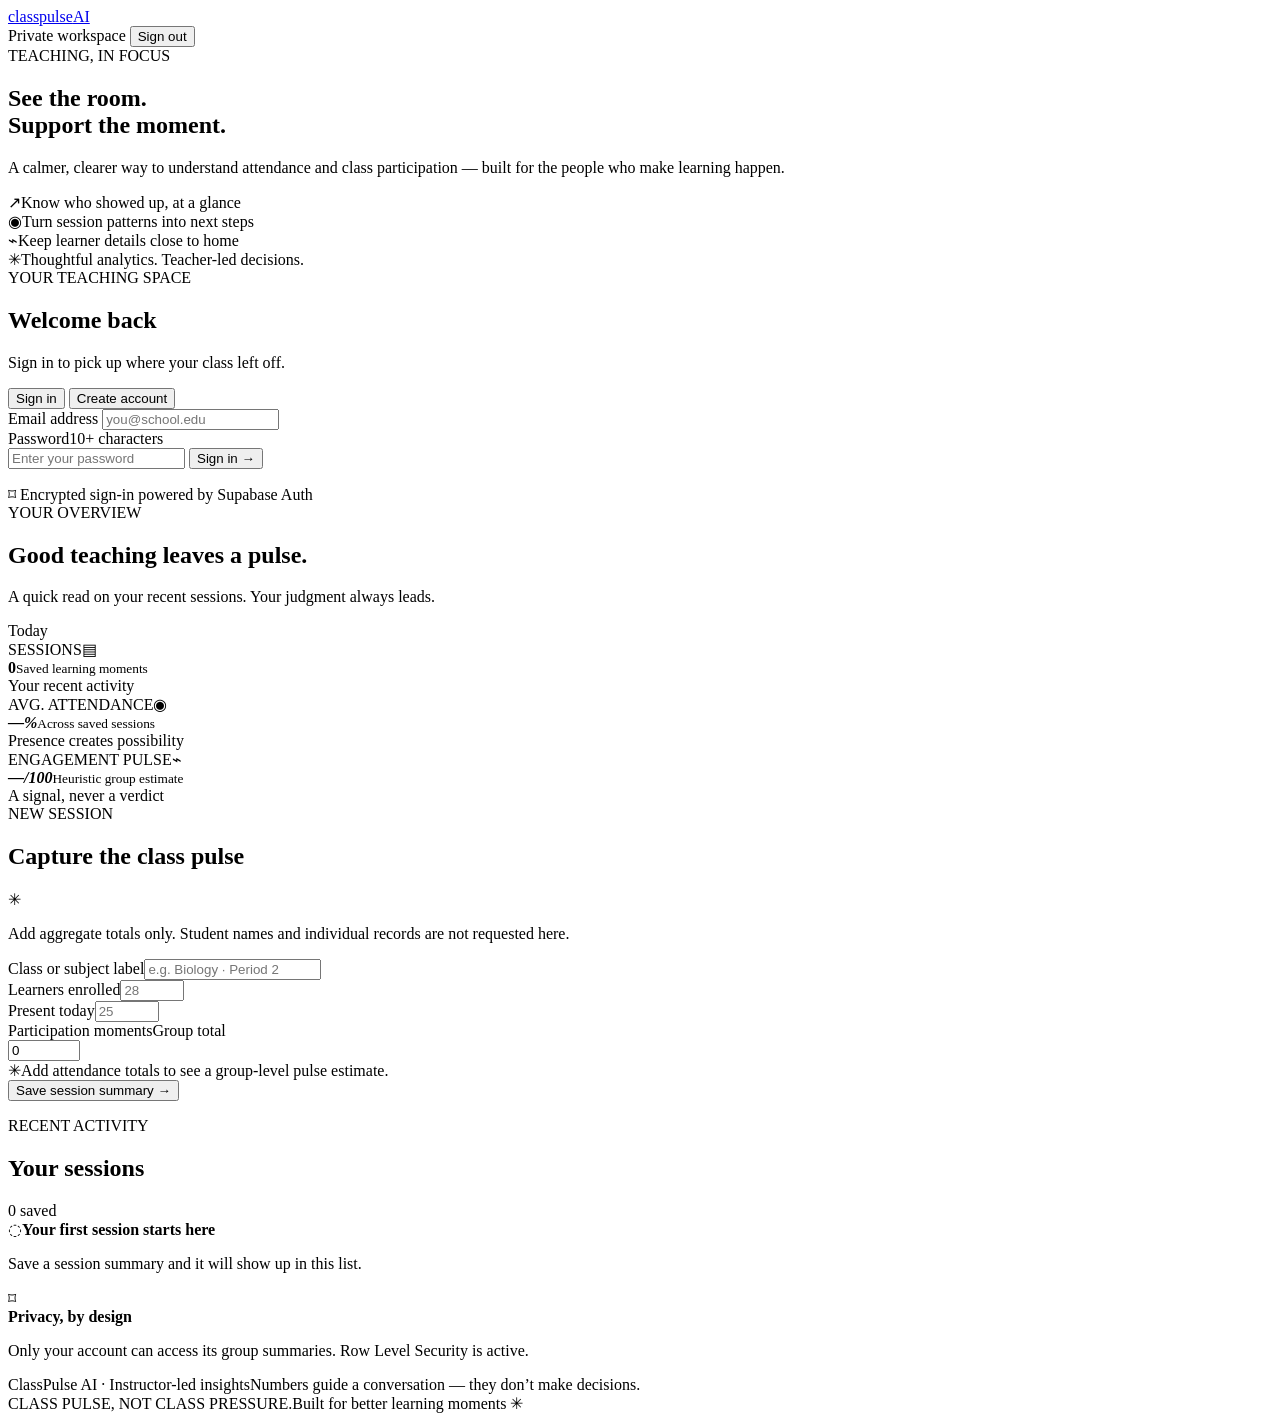
==== web/index.html @ 2c0a65eb "Add ClassPulse web dashboard" ====
<!doctype html>
<html lang="en">
<head>
  <meta charset="utf-8">
  <meta name="viewport" content="width=device-width, initial-scale=1">
  <meta name="theme-color" content="#0c1021">
  <meta name="description" content="ClassPulse AI classroom attendance and engagement dashboard">
  <title>ClassPulse AI — Classroom pulse, made clear</title>
  <link rel="stylesheet" href="/assets/styles.css">
  <script src="/assets/app.js" defer></script>
</head>
<body>
  <div class="ambient ambient-a" aria-hidden="true"></div>
  <div class="ambient ambient-b" aria-hidden="true"></div>
  <main class="shell">
    <header class="topbar">
      <a class="brand" href="/" aria-label="ClassPulse home">
        <span class="brand-mark"><span></span><span></span><span></span><span></span></span>
        <span>classpulse<span class="brand-ai">AI</span></span>
      </a>
      <div class="topbar-right">
        <span class="secure-pill"><span class="status-dot"></span> Private workspace</span>
        <button class="button button-quiet hidden" id="logout-button" type="button">Sign out</button>
      </div>
    </header>

    <section class="auth-layout" id="auth-view" aria-labelledby="hero-title">
      <div class="hero-copy">
        <div class="eyebrow"><span class="eyebrow-line"></span> TEACHING, IN FOCUS</div>
        <h1 id="hero-title">See the room.<br><span>Support the moment.</span></h1>
        <p class="hero-text">A calmer, clearer way to understand attendance and class participation — built for the people who make learning happen.</p>
        <div class="hero-points">
          <div><span class="point-icon point-lilac">↗</span><span>Know who showed up, at a glance</span></div>
          <div><span class="point-icon point-mint">◉</span><span>Turn session patterns into next steps</span></div>
          <div><span class="point-icon point-peach">⌁</span><span>Keep learner details close to home</span></div>
        </div>
        <div class="hero-note"><span class="note-spark">✳</span><span>Thoughtful analytics. Teacher-led decisions.</span></div>
      </div>

      <div class="auth-card">
        <div class="card-kicker"><span class="kicker-dot"></span> YOUR TEACHING SPACE</div>
        <h2 id="auth-title">Welcome back</h2>
        <p class="card-subtitle" id="auth-subtitle">Sign in to pick up where your class left off.</p>
        <div class="auth-tabs" role="tablist" aria-label="Account options">
          <button type="button" class="auth-tab active" id="signin-tab" role="tab" aria-selected="true">Sign in</button>
          <button type="button" class="auth-tab" id="signup-tab" role="tab" aria-selected="false">Create account</button>
        </div>
        <form id="auth-form" autocomplete="on">
          <label for="email">Email address</label>
          <input id="email" name="email" type="email" autocomplete="email" placeholder="you@school.edu" required maxlength="254">
          <div class="label-row"><label for="password">Password</label><span class="field-hint">10+ characters</span></div>
          <input id="password" name="password" type="password" autocomplete="current-password" placeholder="Enter your password" minlength="10" required maxlength="1024">
          <button class="button button-primary button-full" id="auth-submit" type="submit">Sign in <span aria-hidden="true">→</span></button>
        </form>
        <p class="message" id="auth-message" role="status" aria-live="polite"></p>
        <div class="auth-foot"><span class="tiny-lock">⌑</span> Encrypted sign-in powered by Supabase Auth</div>
      </div>
    </section>

    <section class="dashboard hidden" id="dashboard-view" aria-labelledby="dashboard-title">
      <div class="dashboard-heading">
        <div><div class="eyebrow"><span class="eyebrow-line"></span> YOUR OVERVIEW</div><h1 id="dashboard-title">Good teaching leaves <span>a pulse.</span></h1><p class="hero-text">A quick read on your recent sessions. Your judgment always leads.</p></div>
        <div class="today-chip"><span class="today-dot"></span><span id="today-label">Today</span></div>
      </div>
      <div class="metric-grid">
        <article class="metric-card"><div class="metric-top"><span>SESSIONS</span><span class="metric-icon icon-purple">▤</span></div><strong id="sessions-count">0</strong><small>Saved learning moments</small><div class="metric-foot"><span class="metric-line purple-line"></span> Your recent activity</div></article>
        <article class="metric-card"><div class="metric-top"><span>AVG. ATTENDANCE</span><span class="metric-icon icon-mint">◉</span></div><strong><span id="attendance-rate">—</span><i>%</i></strong><small>Across saved sessions</small><div class="metric-foot"><span class="metric-line mint-line"></span> Presence creates possibility</div></article>
        <article class="metric-card"><div class="metric-top"><span>ENGAGEMENT PULSE</span><span class="metric-icon icon-peach">⌁</span></div><strong><span id="engagement-rate">—</span><i>/100</i></strong><small>Heuristic group estimate</small><div class="metric-foot"><span class="metric-line peach-line"></span> A signal, never a verdict</div></article>
      </div>

      <div class="content-grid">
        <section class="panel session-panel" aria-labelledby="session-title">
          <div class="panel-heading"><div><span class="section-label">NEW SESSION</span><h2 id="session-title">Capture the class pulse</h2></div><span class="panel-mark">✳</span></div>
          <p class="panel-copy">Add aggregate totals only. Student names and individual records are not requested here.</p>
          <form id="session-form" class="session-form">
            <div class="form-field full-width"><label for="class-name">Class or subject label</label><input id="class-name" name="className" type="text" placeholder="e.g. Biology · Period 2" minlength="1" maxlength="120" required></div>
            <div class="form-field"><label for="enrollment">Learners enrolled</label><input id="enrollment" name="enrollment" type="number" min="1" max="1000" placeholder="28" required></div>
            <div class="form-field"><label for="attendance">Present today</label><input id="attendance" name="attendance" type="number" min="0" max="1000" placeholder="25" required></div>
            <div class="form-field full-width"><div class="label-row"><label for="participation">Participation moments</label><span class="field-hint">Group total</span></div><input id="participation" name="participation" type="number" min="0" max="10000" placeholder="18" value="0" required></div>
            <div class="insight-preview full-width" id="insight-preview"><span class="insight-spark">✳</span><span>Add attendance totals to see a group-level pulse estimate.</span></div>
            <button class="button button-primary button-full full-width" id="save-session" type="submit">Save session summary <span aria-hidden="true">→</span></button>
          </form>
          <p class="message" id="session-message" role="status" aria-live="polite"></p>
        </section>

        <section class="panel recent-panel" aria-labelledby="recent-title">
          <div class="panel-heading"><div><span class="section-label">RECENT ACTIVITY</span><h2 id="recent-title">Your sessions</h2></div><span class="recent-count" id="recent-count">0 saved</span></div>
          <div class="session-list" id="session-list"><div class="empty-state"><span class="empty-orbit">◌</span><strong>Your first session starts here</strong><p>Save a session summary and it will show up in this list.</p></div></div>
          <div class="privacy-card"><span class="privacy-icon">⌑</span><div><strong>Privacy, by design</strong><p>Only your account can access its group summaries. Row Level Security is active.</p></div></div>
        </section>
      </div>
      <footer class="dashboard-footer"><span>ClassPulse AI <span class="footer-dot">·</span> Instructor-led insights</span><span>Numbers guide a conversation — they don’t make decisions.</span></footer>
    </section>

    <footer class="page-footer"><span>CLASS PULSE, NOT CLASS PRESSURE.</span><span>Built for better learning moments <span class="footer-heart">✳</span></span></footer>
  </main>
</body>
</html>
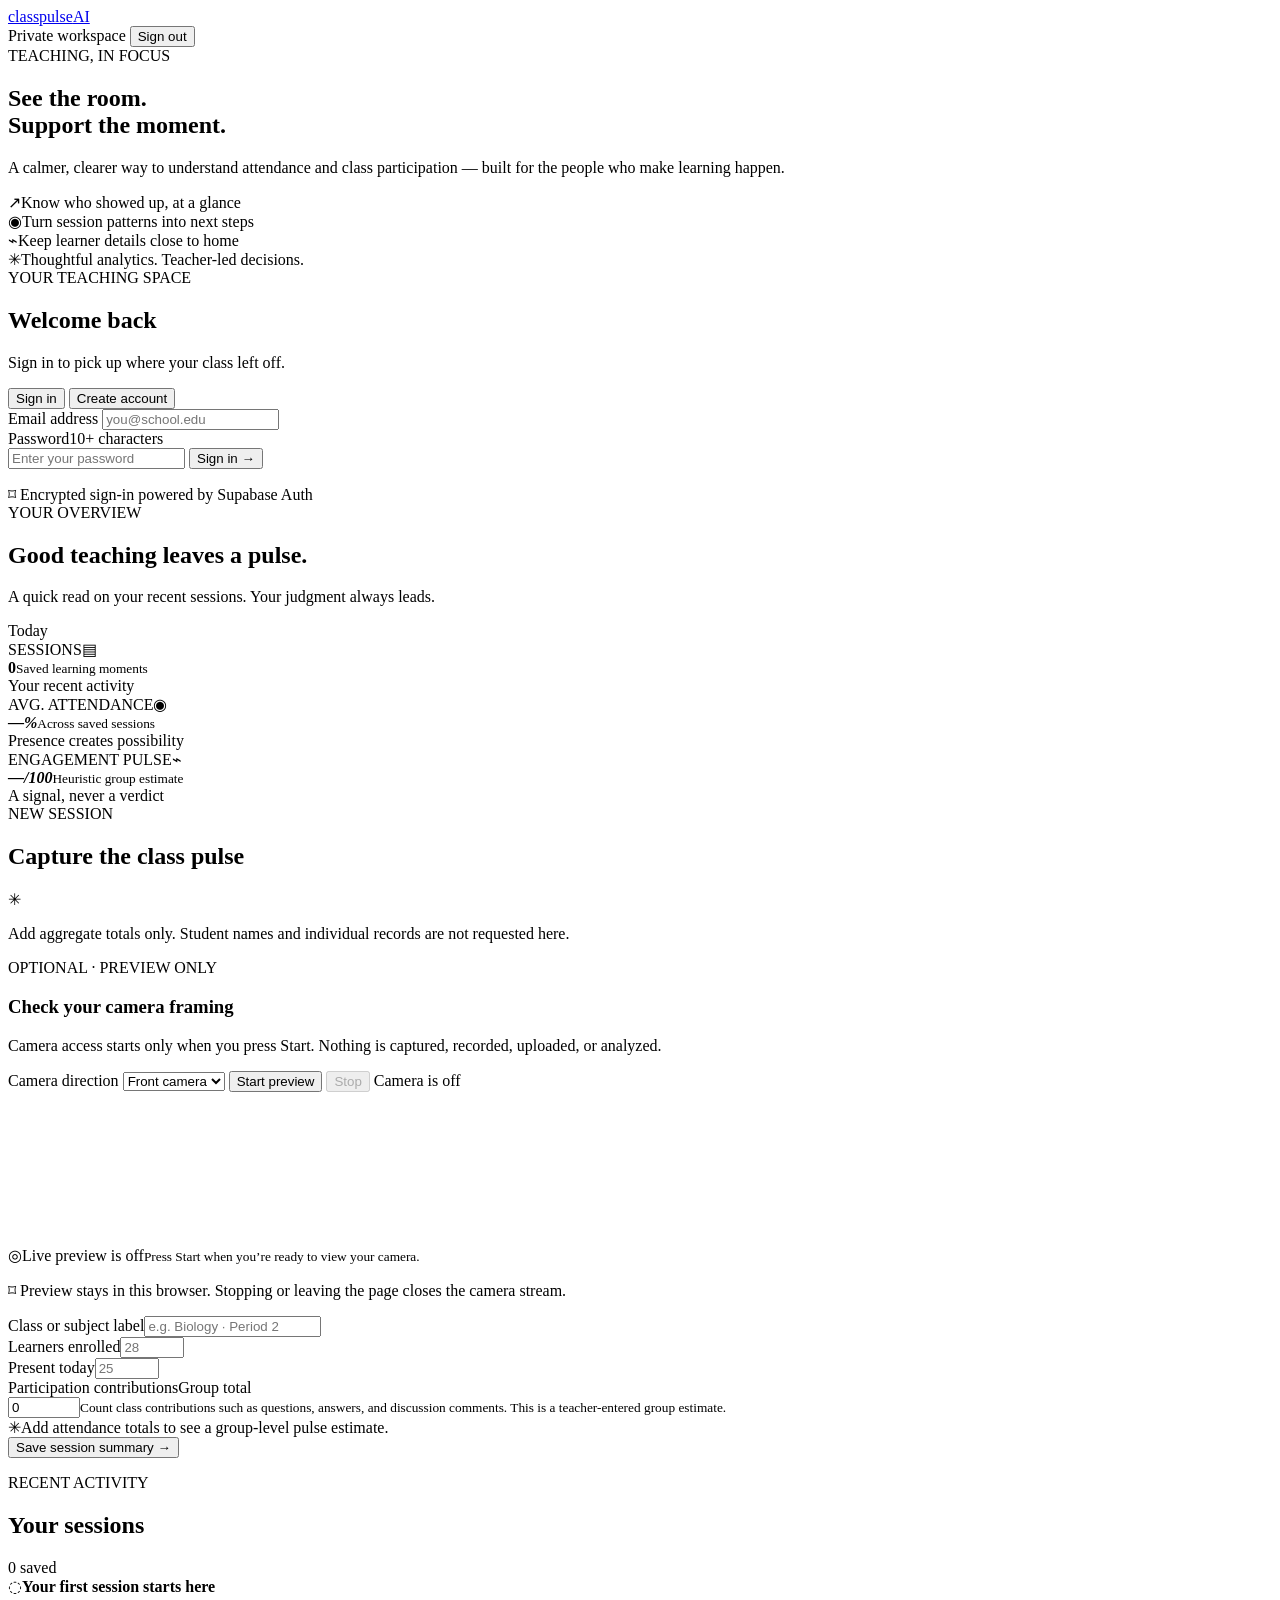
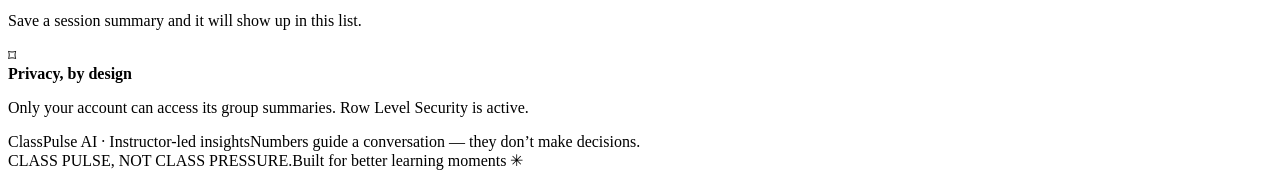
==== commit 39588be8: "Add opt-in camera preview and mobile app install support" ====
--- a/web/index.html
+++ b/web/index.html
@@ -72,11 +72,33 @@
         <section class="panel session-panel" aria-labelledby="session-title">
           <div class="panel-heading"><div><span class="section-label">NEW SESSION</span><h2 id="session-title">Capture the class pulse</h2></div><span class="panel-mark">✳</span></div>
           <p class="panel-copy">Add aggregate totals only. Student names and individual records are not requested here.</p>
+          <section class="camera-preview" aria-labelledby="camera-preview-title">
+            <div class="camera-preview-heading">
+              <div><span class="camera-preview-kicker">OPTIONAL · PREVIEW ONLY</span><h3 id="camera-preview-title">Check your camera framing</h3></div>
+              <span class="camera-live-indicator" id="camera-live-indicator" aria-hidden="true"></span>
+            </div>
+            <p class="camera-preview-copy">Camera access starts only when you press Start. Nothing is captured, recorded, uploaded, or analyzed.</p>
+            <div class="camera-controls">
+              <label class="sr-only" for="camera-facing">Camera direction</label>
+              <select id="camera-facing" aria-label="Camera direction">
+                <option value="user">Front camera</option>
+                <option value="environment">Rear camera</option>
+              </select>
+              <button class="button button-primary" id="camera-start" type="button">Start preview</button>
+              <button class="button button-quiet" id="camera-stop" type="button" disabled>Stop</button>
+              <span class="camera-status" id="camera-status" role="status" aria-live="polite">Camera is off</span>
+            </div>
+            <div class="camera-stage" id="camera-stage">
+              <video id="camera-video" autoplay playsinline muted aria-label="Live camera preview"></video>
+              <div class="camera-placeholder" id="camera-placeholder"><span class="camera-lens" aria-hidden="true">◎</span><span>Live preview is off</span><small>Press Start when you’re ready to view your camera.</small></div>
+            </div>
+            <p class="camera-privacy-note"><span aria-hidden="true">⌑</span> Preview stays in this browser. Stopping or leaving the page closes the camera stream.</p>
+          </section>
           <form id="session-form" class="session-form">
             <div class="form-field full-width"><label for="class-name">Class or subject label</label><input id="class-name" name="className" type="text" placeholder="e.g. Biology · Period 2" minlength="1" maxlength="120" required></div>
             <div class="form-field"><label for="enrollment">Learners enrolled</label><input id="enrollment" name="enrollment" type="number" min="1" max="1000" placeholder="28" required></div>
             <div class="form-field"><label for="attendance">Present today</label><input id="attendance" name="attendance" type="number" min="0" max="1000" placeholder="25" required></div>
-            <div class="form-field full-width"><div class="label-row"><label for="participation">Participation moments</label><span class="field-hint">Group total</span></div><input id="participation" name="participation" type="number" min="0" max="10000" placeholder="18" value="0" required></div>
+            <div class="form-field full-width"><div class="label-row"><label for="participation">Participation contributions</label><span class="field-hint">Group total</span></div><input id="participation" name="participation" type="number" min="0" max="10000" placeholder="18" value="0" aria-describedby="participation-help" required><small class="form-help" id="participation-help">Count class contributions such as questions, answers, and discussion comments. This is a teacher-entered group estimate.</small></div>
             <div class="insight-preview full-width" id="insight-preview"><span class="insight-spark">✳</span><span>Add attendance totals to see a group-level pulse estimate.</span></div>
             <button class="button button-primary button-full full-width" id="save-session" type="submit">Save session summary <span aria-hidden="true">→</span></button>
           </form>
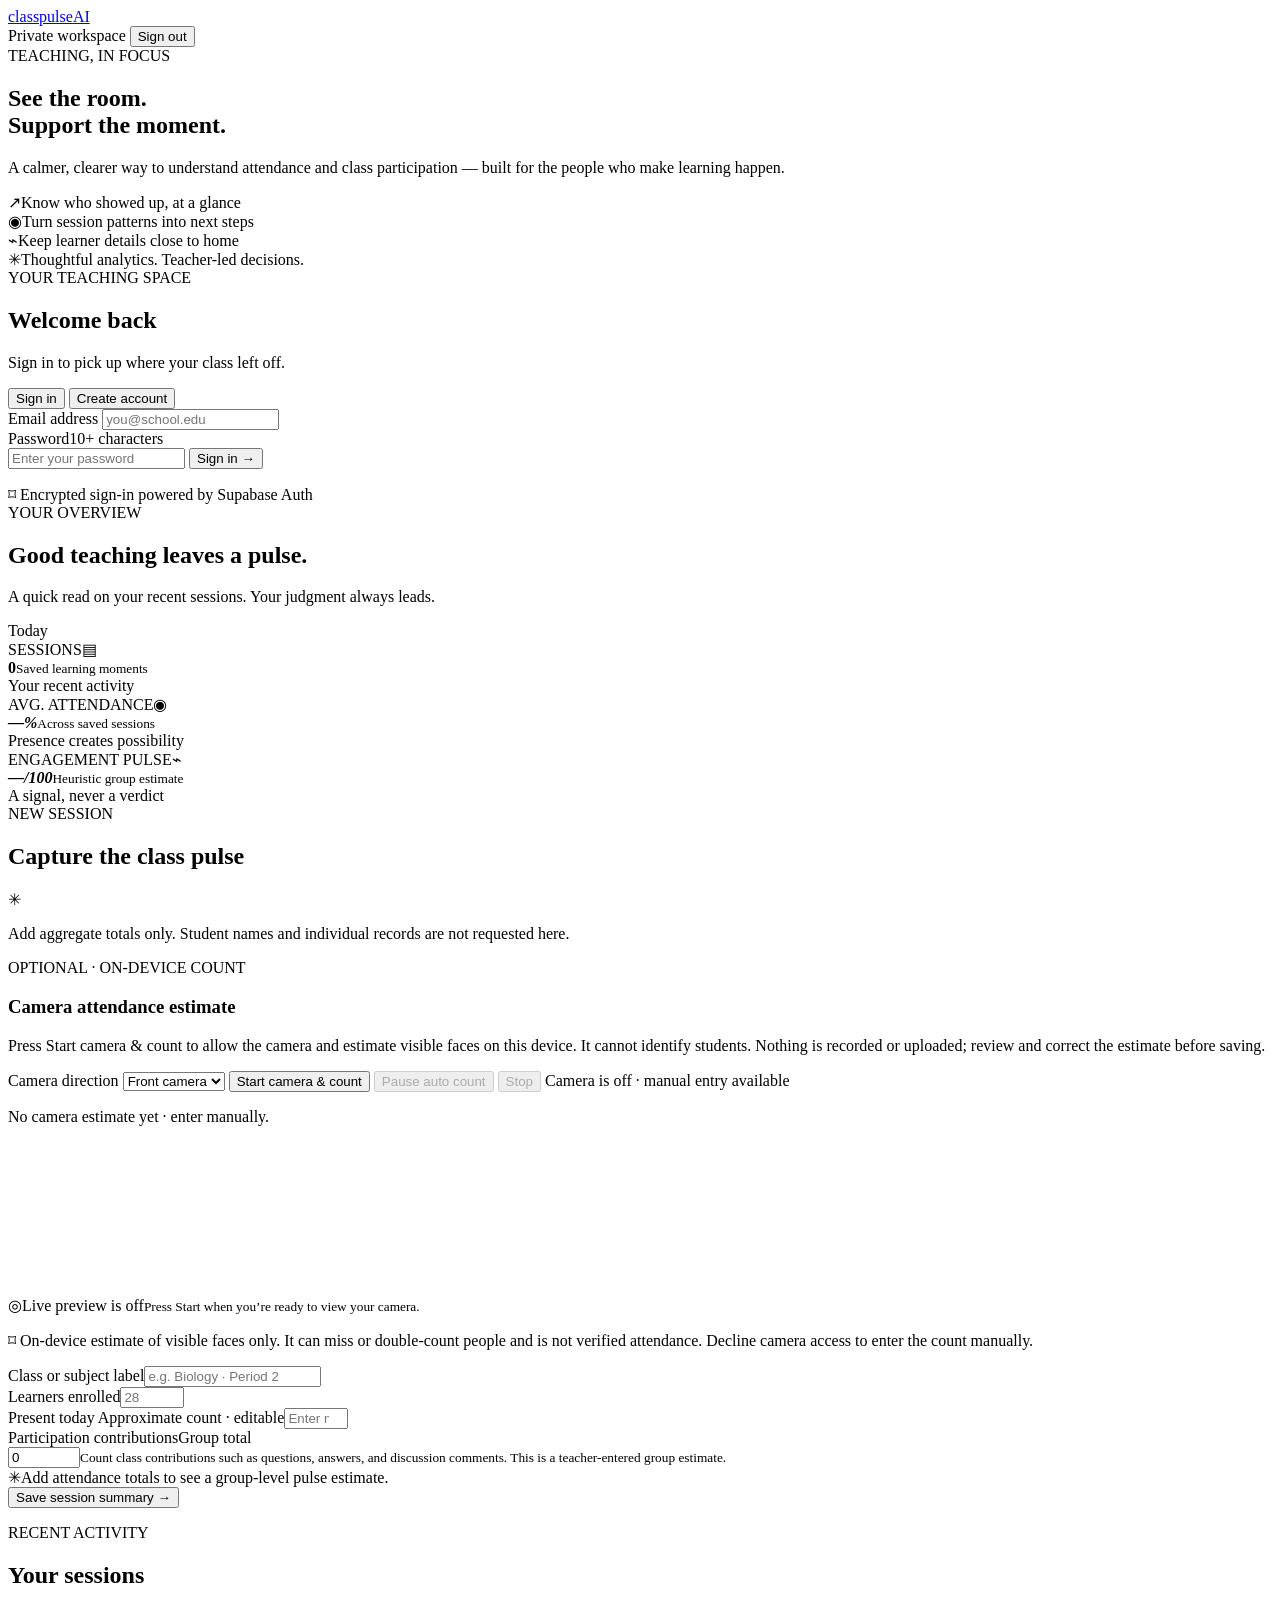
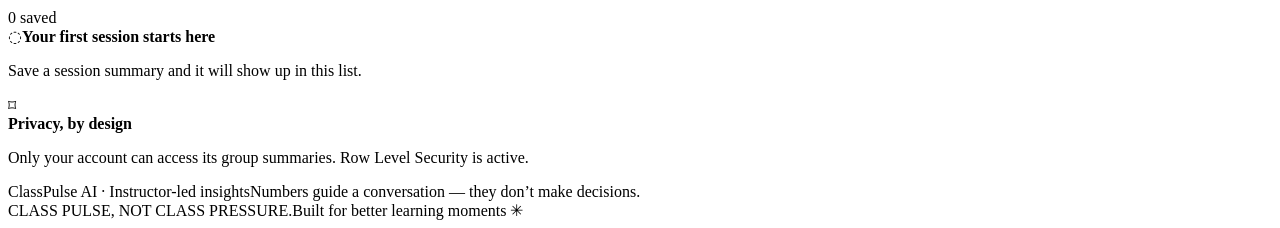
==== commit 72888208: "Add opt-in on-device attendance estimates" ====
--- a/web/index.html
+++ b/web/index.html
@@ -74,30 +74,32 @@
           <p class="panel-copy">Add aggregate totals only. Student names and individual records are not requested here.</p>
           <section class="camera-preview" aria-labelledby="camera-preview-title">
             <div class="camera-preview-heading">
-              <div><span class="camera-preview-kicker">OPTIONAL · PREVIEW ONLY</span><h3 id="camera-preview-title">Check your camera framing</h3></div>
+              <div><span class="camera-preview-kicker">OPTIONAL · ON-DEVICE COUNT</span><h3 id="camera-preview-title">Camera attendance estimate</h3></div>
               <span class="camera-live-indicator" id="camera-live-indicator" aria-hidden="true"></span>
             </div>
-            <p class="camera-preview-copy">Camera access starts only when you press Start. Nothing is captured, recorded, uploaded, or analyzed.</p>
+            <p class="camera-preview-copy">Press Start camera &amp; count to allow the camera and estimate visible faces on this device. It cannot identify students. Nothing is recorded or uploaded; review and correct the estimate before saving.</p>
             <div class="camera-controls">
               <label class="sr-only" for="camera-facing">Camera direction</label>
               <select id="camera-facing" aria-label="Camera direction">
                 <option value="user">Front camera</option>
                 <option value="environment">Rear camera</option>
               </select>
-              <button class="button button-primary" id="camera-start" type="button">Start preview</button>
+              <button class="button button-primary" id="camera-start" type="button">Start camera &amp; count</button>
+              <button class="button button-quiet" id="camera-count-toggle" type="button" disabled>Pause auto count</button>
               <button class="button button-quiet" id="camera-stop" type="button" disabled>Stop</button>
-              <span class="camera-status" id="camera-status" role="status" aria-live="polite">Camera is off</span>
+              <span class="camera-status" id="camera-status" role="status" aria-live="polite">Camera is off · manual entry available</span>
             </div>
+            <p class="face-count-readout" id="face-count-readout" aria-live="off">No camera estimate yet · enter manually.</p>
             <div class="camera-stage" id="camera-stage">
               <video id="camera-video" autoplay playsinline muted aria-label="Live camera preview"></video>
               <div class="camera-placeholder" id="camera-placeholder"><span class="camera-lens" aria-hidden="true">◎</span><span>Live preview is off</span><small>Press Start when you’re ready to view your camera.</small></div>
             </div>
-            <p class="camera-privacy-note"><span aria-hidden="true">⌑</span> Preview stays in this browser. Stopping or leaving the page closes the camera stream.</p>
+            <p class="camera-privacy-note"><span aria-hidden="true">⌑</span> On-device estimate of visible faces only. It can miss or double-count people and is not verified attendance. Decline camera access to enter the count manually.</p>
           </section>
           <form id="session-form" class="session-form">
             <div class="form-field full-width"><label for="class-name">Class or subject label</label><input id="class-name" name="className" type="text" placeholder="e.g. Biology · Period 2" minlength="1" maxlength="120" required></div>
             <div class="form-field"><label for="enrollment">Learners enrolled</label><input id="enrollment" name="enrollment" type="number" min="1" max="1000" placeholder="28" required></div>
-            <div class="form-field"><label for="attendance">Present today</label><input id="attendance" name="attendance" type="number" min="0" max="1000" placeholder="25" required></div>
+            <div class="form-field"><label for="attendance">Present today <span class="field-hint">Approximate count · editable</span></label><input id="attendance" name="attendance" type="number" min="0" max="1000" placeholder="Enter manually or use camera estimate" required></div>
             <div class="form-field full-width"><div class="label-row"><label for="participation">Participation contributions</label><span class="field-hint">Group total</span></div><input id="participation" name="participation" type="number" min="0" max="10000" placeholder="18" value="0" aria-describedby="participation-help" required><small class="form-help" id="participation-help">Count class contributions such as questions, answers, and discussion comments. This is a teacher-entered group estimate.</small></div>
             <div class="insight-preview full-width" id="insight-preview"><span class="insight-spark">✳</span><span>Add attendance totals to see a group-level pulse estimate.</span></div>
             <button class="button button-primary button-full full-width" id="save-session" type="submit">Save session summary <span aria-hidden="true">→</span></button>
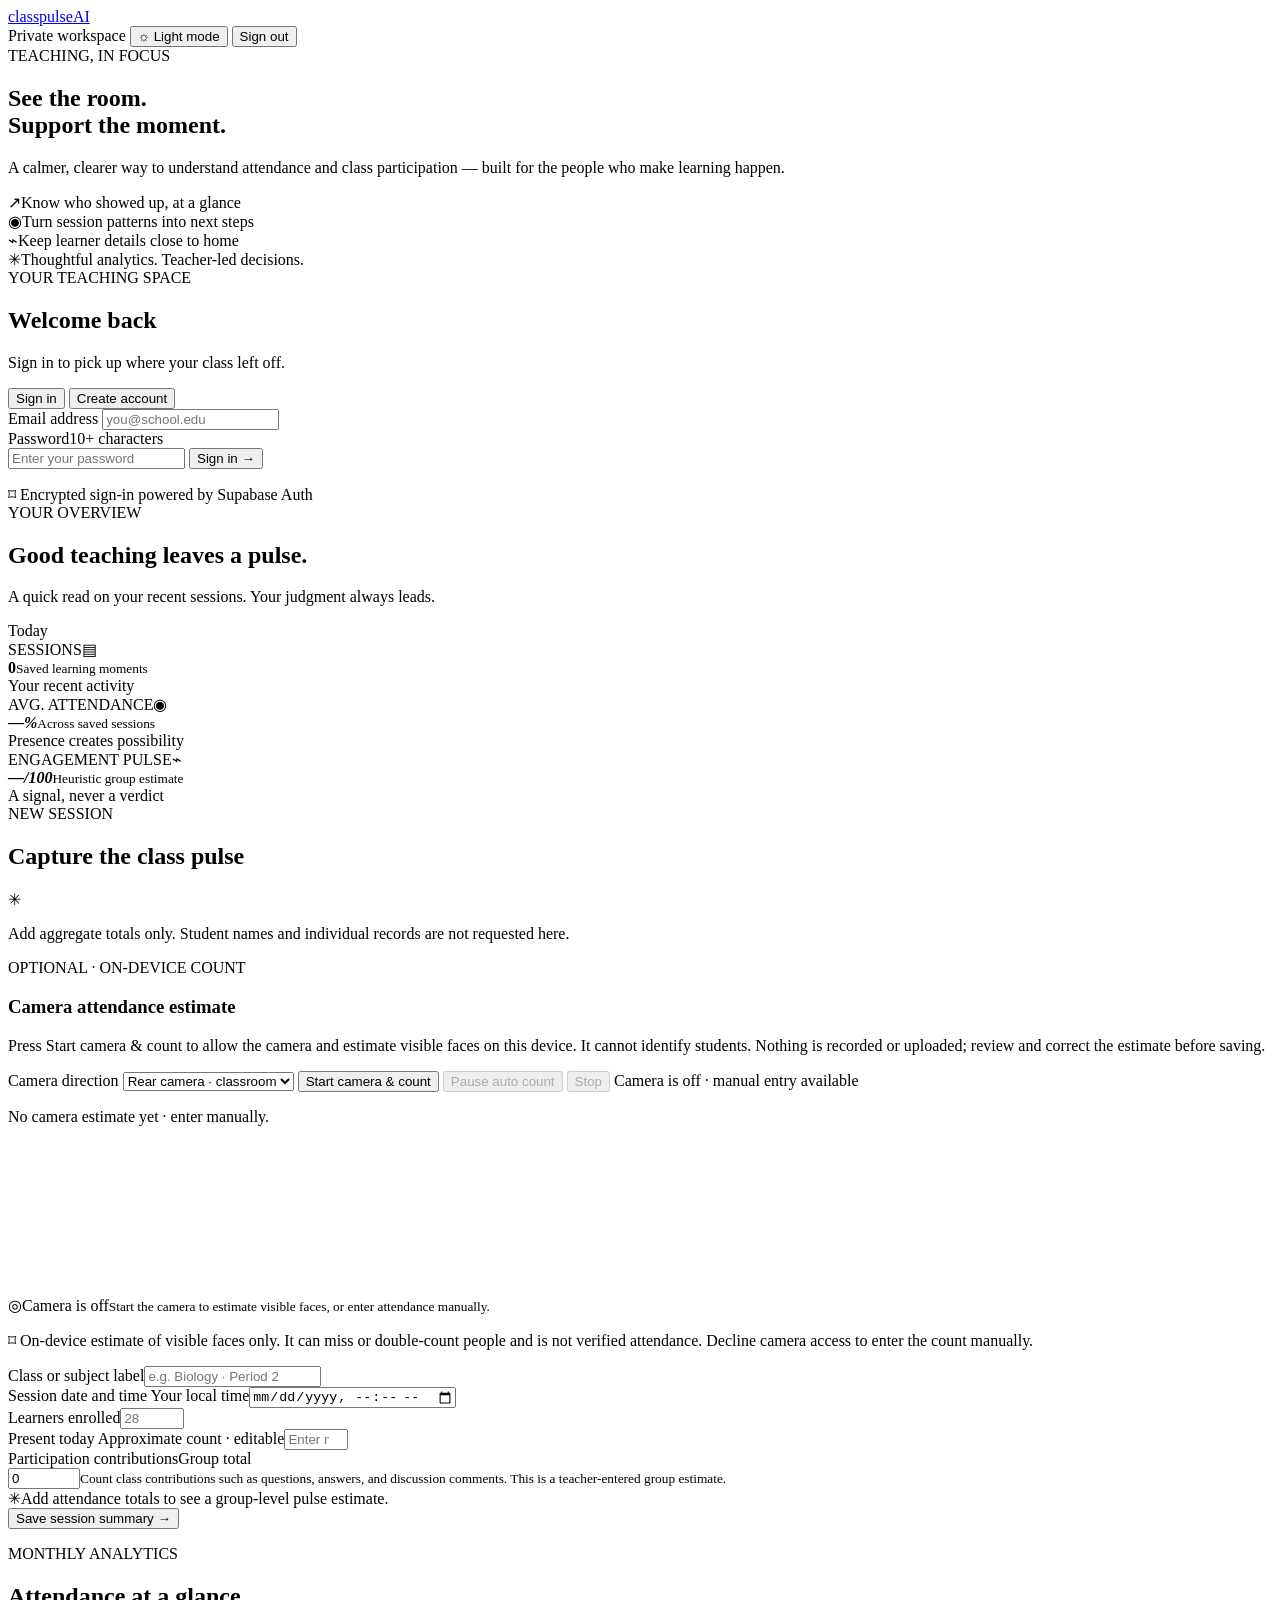
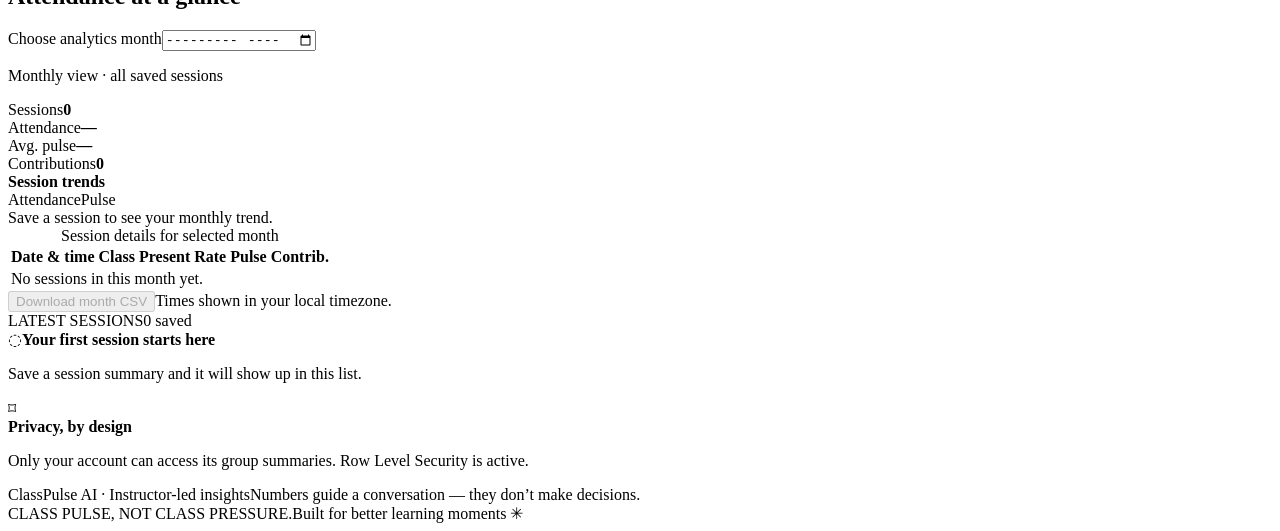
==== commit fb7cb873: "Add monthly analytics and theme controls" ====
--- a/web/index.html
+++ b/web/index.html
@@ -1,5 +1,5 @@
 <!doctype html>
-<html lang="en">
+<html lang="en" data-theme="dark">
 <head>
   <meta charset="utf-8">
   <meta name="viewport" content="width=device-width, initial-scale=1">
@@ -20,6 +20,7 @@
       </a>
       <div class="topbar-right">
         <span class="secure-pill"><span class="status-dot"></span> Private workspace</span>
+        <button class="button button-quiet theme-toggle" id="theme-toggle" type="button" aria-pressed="true" aria-label="Switch to light mode">☼ Light mode</button>
         <button class="button button-quiet hidden" id="logout-button" type="button">Sign out</button>
       </div>
     </header>
@@ -81,8 +82,8 @@
             <div class="camera-controls">
               <label class="sr-only" for="camera-facing">Camera direction</label>
               <select id="camera-facing" aria-label="Camera direction">
+                <option value="environment" selected>Rear camera · classroom</option>
                 <option value="user">Front camera</option>
-                <option value="environment">Rear camera</option>
               </select>
               <button class="button button-primary" id="camera-start" type="button">Start camera &amp; count</button>
               <button class="button button-quiet" id="camera-count-toggle" type="button" disabled>Pause auto count</button>
@@ -92,12 +93,13 @@
             <p class="face-count-readout" id="face-count-readout" aria-live="off">No camera estimate yet · enter manually.</p>
             <div class="camera-stage" id="camera-stage">
               <video id="camera-video" autoplay playsinline muted aria-label="Live camera preview"></video>
-              <div class="camera-placeholder" id="camera-placeholder"><span class="camera-lens" aria-hidden="true">◎</span><span>Live preview is off</span><small>Press Start when you’re ready to view your camera.</small></div>
+              <div class="camera-placeholder" id="camera-placeholder"><span class="camera-lens" aria-hidden="true">◎</span><span>Camera is off</span><small>Start the camera to estimate visible faces, or enter attendance manually.</small></div>
             </div>
             <p class="camera-privacy-note"><span aria-hidden="true">⌑</span> On-device estimate of visible faces only. It can miss or double-count people and is not verified attendance. Decline camera access to enter the count manually.</p>
           </section>
           <form id="session-form" class="session-form">
             <div class="form-field full-width"><label for="class-name">Class or subject label</label><input id="class-name" name="className" type="text" placeholder="e.g. Biology · Period 2" minlength="1" maxlength="120" required></div>
+            <div class="form-field full-width"><label for="session-datetime">Session date and time <span class="field-hint">Your local time</span></label><input id="session-datetime" name="sessionDateTime" type="datetime-local" required></div>
             <div class="form-field"><label for="enrollment">Learners enrolled</label><input id="enrollment" name="enrollment" type="number" min="1" max="1000" placeholder="28" required></div>
             <div class="form-field"><label for="attendance">Present today <span class="field-hint">Approximate count · editable</span></label><input id="attendance" name="attendance" type="number" min="0" max="1000" placeholder="Enter manually or use camera estimate" required></div>
             <div class="form-field full-width"><div class="label-row"><label for="participation">Participation contributions</label><span class="field-hint">Group total</span></div><input id="participation" name="participation" type="number" min="0" max="10000" placeholder="18" value="0" aria-describedby="participation-help" required><small class="form-help" id="participation-help">Count class contributions such as questions, answers, and discussion comments. This is a teacher-entered group estimate.</small></div>
@@ -108,7 +110,25 @@
         </section>
 
         <section class="panel recent-panel" aria-labelledby="recent-title">
-          <div class="panel-heading"><div><span class="section-label">RECENT ACTIVITY</span><h2 id="recent-title">Your sessions</h2></div><span class="recent-count" id="recent-count">0 saved</span></div>
+          <div class="panel-heading analytics-heading"><div><span class="section-label">MONTHLY ANALYTICS</span><h2 id="recent-title">Attendance at a glance</h2></div><label class="sr-only" for="analytics-month">Choose analytics month</label><input class="month-picker" id="analytics-month" type="month"></div>
+          <p class="analytics-subtitle" id="analytics-month-label">Monthly view · all saved sessions</p>
+          <div class="monthly-metrics" aria-label="Selected month summary">
+            <article class="monthly-metric"><span>Sessions</span><strong id="month-sessions">0</strong></article>
+            <article class="monthly-metric"><span>Attendance</span><strong id="month-attendance">—</strong></article>
+            <article class="monthly-metric"><span>Avg. pulse</span><strong id="month-pulse">—</strong></article>
+            <article class="monthly-metric"><span>Contributions</span><strong id="month-contributions">0</strong></article>
+          </div>
+          <div class="analytics-chart-heading"><strong>Session trends</strong><div class="chart-legend"><span><i class="legend-attendance"></i>Attendance</span><span><i class="legend-pulse"></i>Pulse</span></div></div>
+          <div class="chart-frame" id="analytics-chart"><div class="chart-empty">Save a session to see your monthly trend.</div></div>
+          <div class="monthly-table-wrap">
+            <table class="monthly-table">
+              <caption id="monthly-table-caption">Session details for selected month</caption>
+              <thead><tr><th scope="col">Date &amp; time</th><th scope="col">Class</th><th scope="col">Present</th><th scope="col">Rate</th><th scope="col">Pulse</th><th scope="col">Contrib.</th></tr></thead>
+              <tbody id="monthly-session-rows"><tr><td colspan="6" class="table-empty">No sessions in this month yet.</td></tr></tbody>
+            </table>
+          </div>
+          <div class="analytics-actions"><button class="button button-quiet" id="export-month" type="button" disabled>Download month CSV</button><span id="analytics-load-note">Times shown in your local timezone.</span></div>
+          <div class="recent-divider"><span class="section-label">LATEST SESSIONS</span><span class="recent-count" id="recent-count">0 saved</span></div>
           <div class="session-list" id="session-list"><div class="empty-state"><span class="empty-orbit">◌</span><strong>Your first session starts here</strong><p>Save a session summary and it will show up in this list.</p></div></div>
           <div class="privacy-card"><span class="privacy-icon">⌑</span><div><strong>Privacy, by design</strong><p>Only your account can access its group summaries. Row Level Security is active.</p></div></div>
         </section>
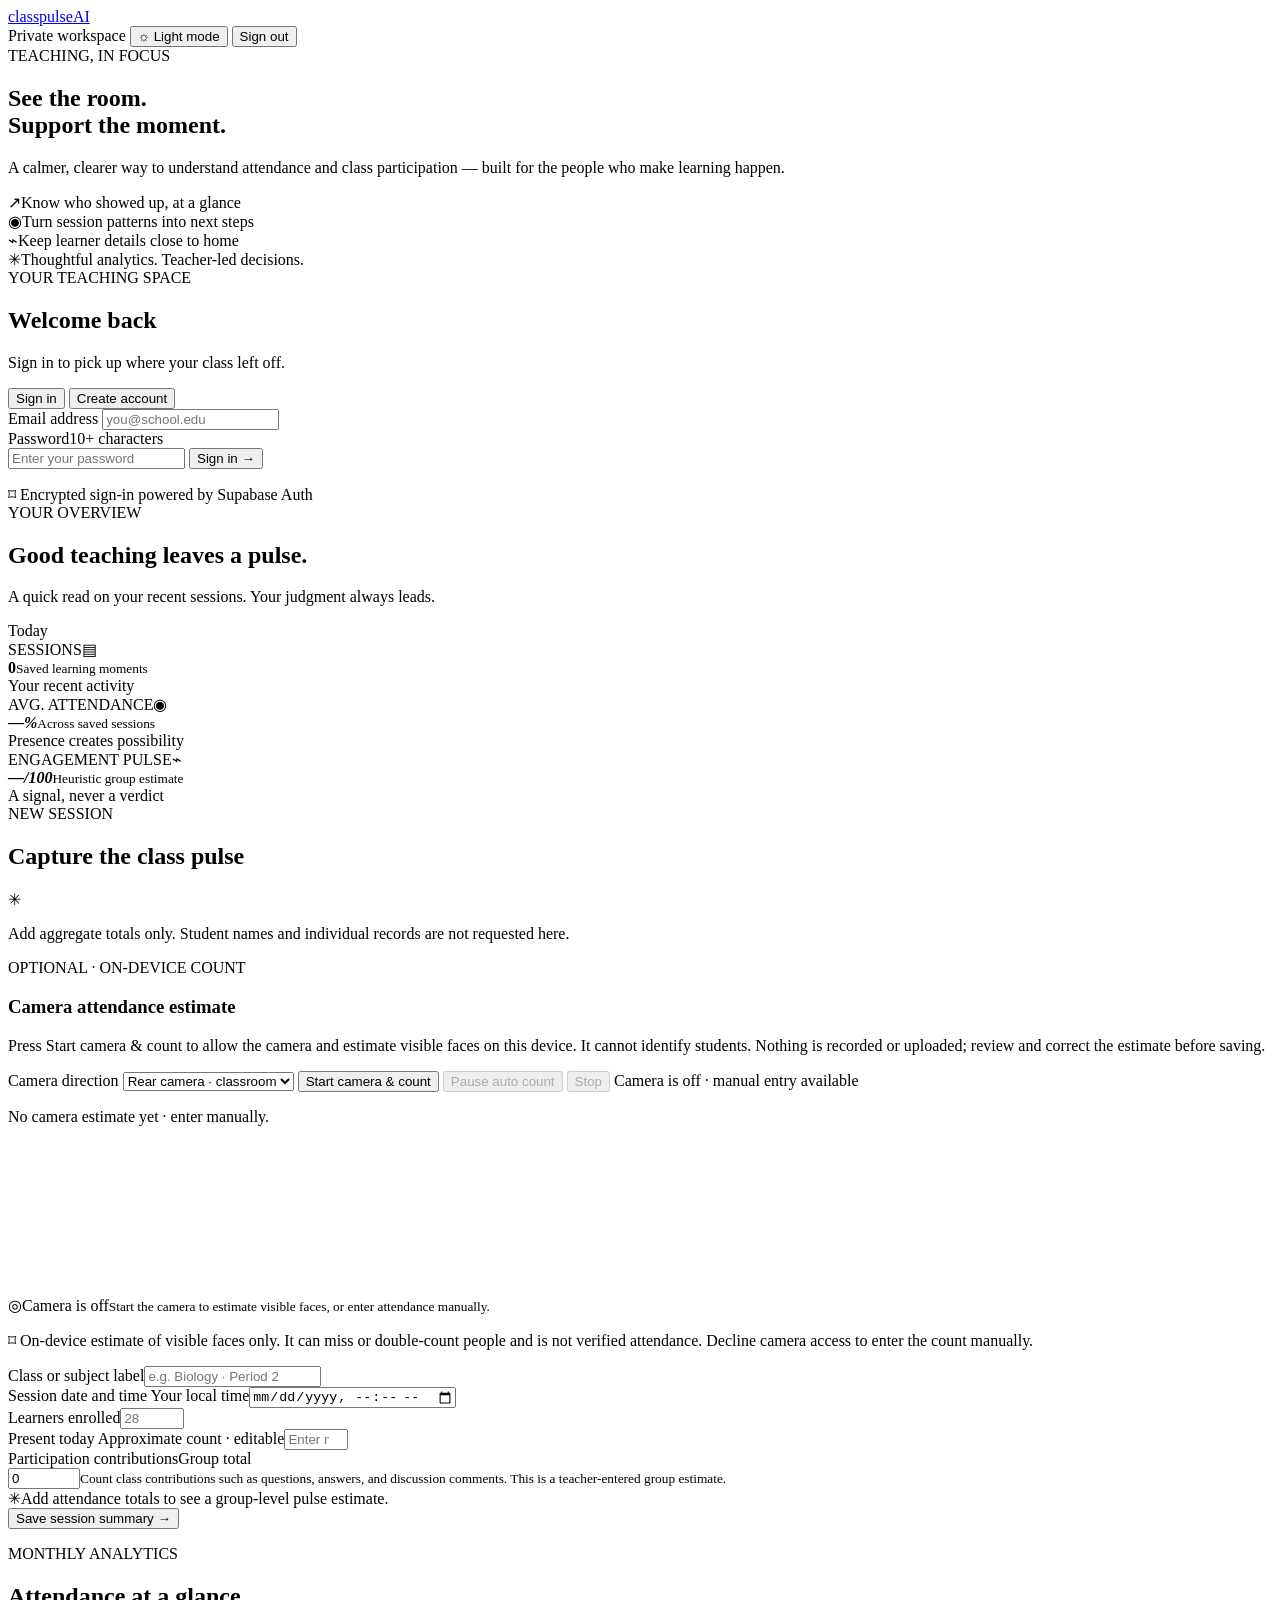
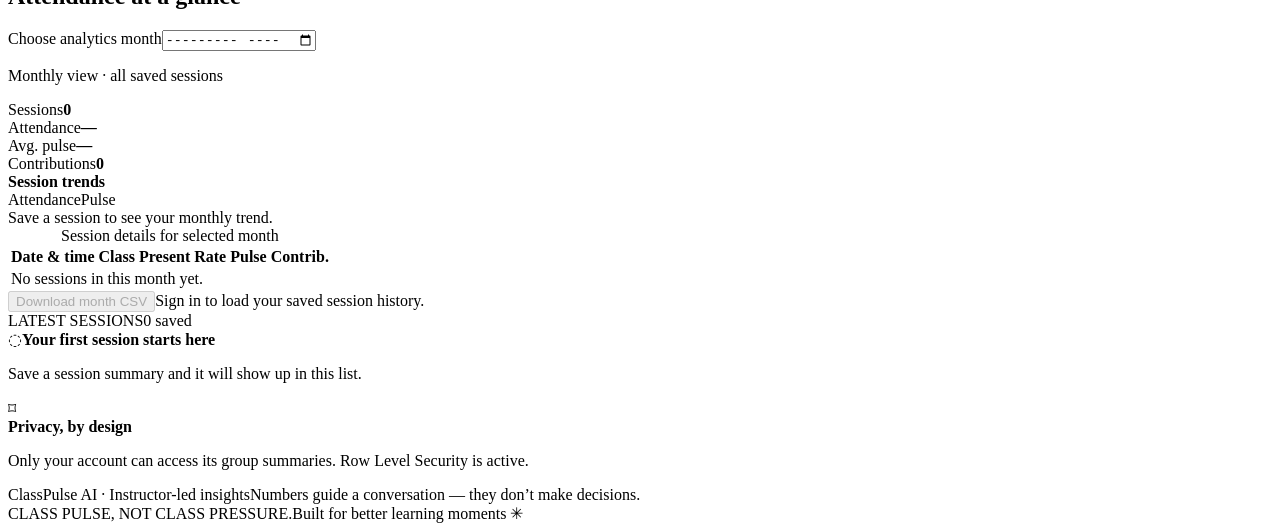
==== commit 6ff1d699: "Fix camera counter and dashboard loading feedback" ====
--- a/web/index.html
+++ b/web/index.html
@@ -127,7 +127,7 @@
               <tbody id="monthly-session-rows"><tr><td colspan="6" class="table-empty">No sessions in this month yet.</td></tr></tbody>
             </table>
           </div>
-          <div class="analytics-actions"><button class="button button-quiet" id="export-month" type="button" disabled>Download month CSV</button><span id="analytics-load-note">Times shown in your local timezone.</span></div>
+          <div class="analytics-actions"><button class="button button-quiet" id="export-month" type="button" disabled>Download month CSV</button><span id="analytics-load-note" role="status" aria-live="polite">Sign in to load your saved session history.</span></div>
           <div class="recent-divider"><span class="section-label">LATEST SESSIONS</span><span class="recent-count" id="recent-count">0 saved</span></div>
           <div class="session-list" id="session-list"><div class="empty-state"><span class="empty-orbit">◌</span><strong>Your first session starts here</strong><p>Save a session summary and it will show up in this list.</p></div></div>
           <div class="privacy-card"><span class="privacy-icon">⌑</span><div><strong>Privacy, by design</strong><p>Only your account can access its group summaries. Row Level Security is active.</p></div></div>
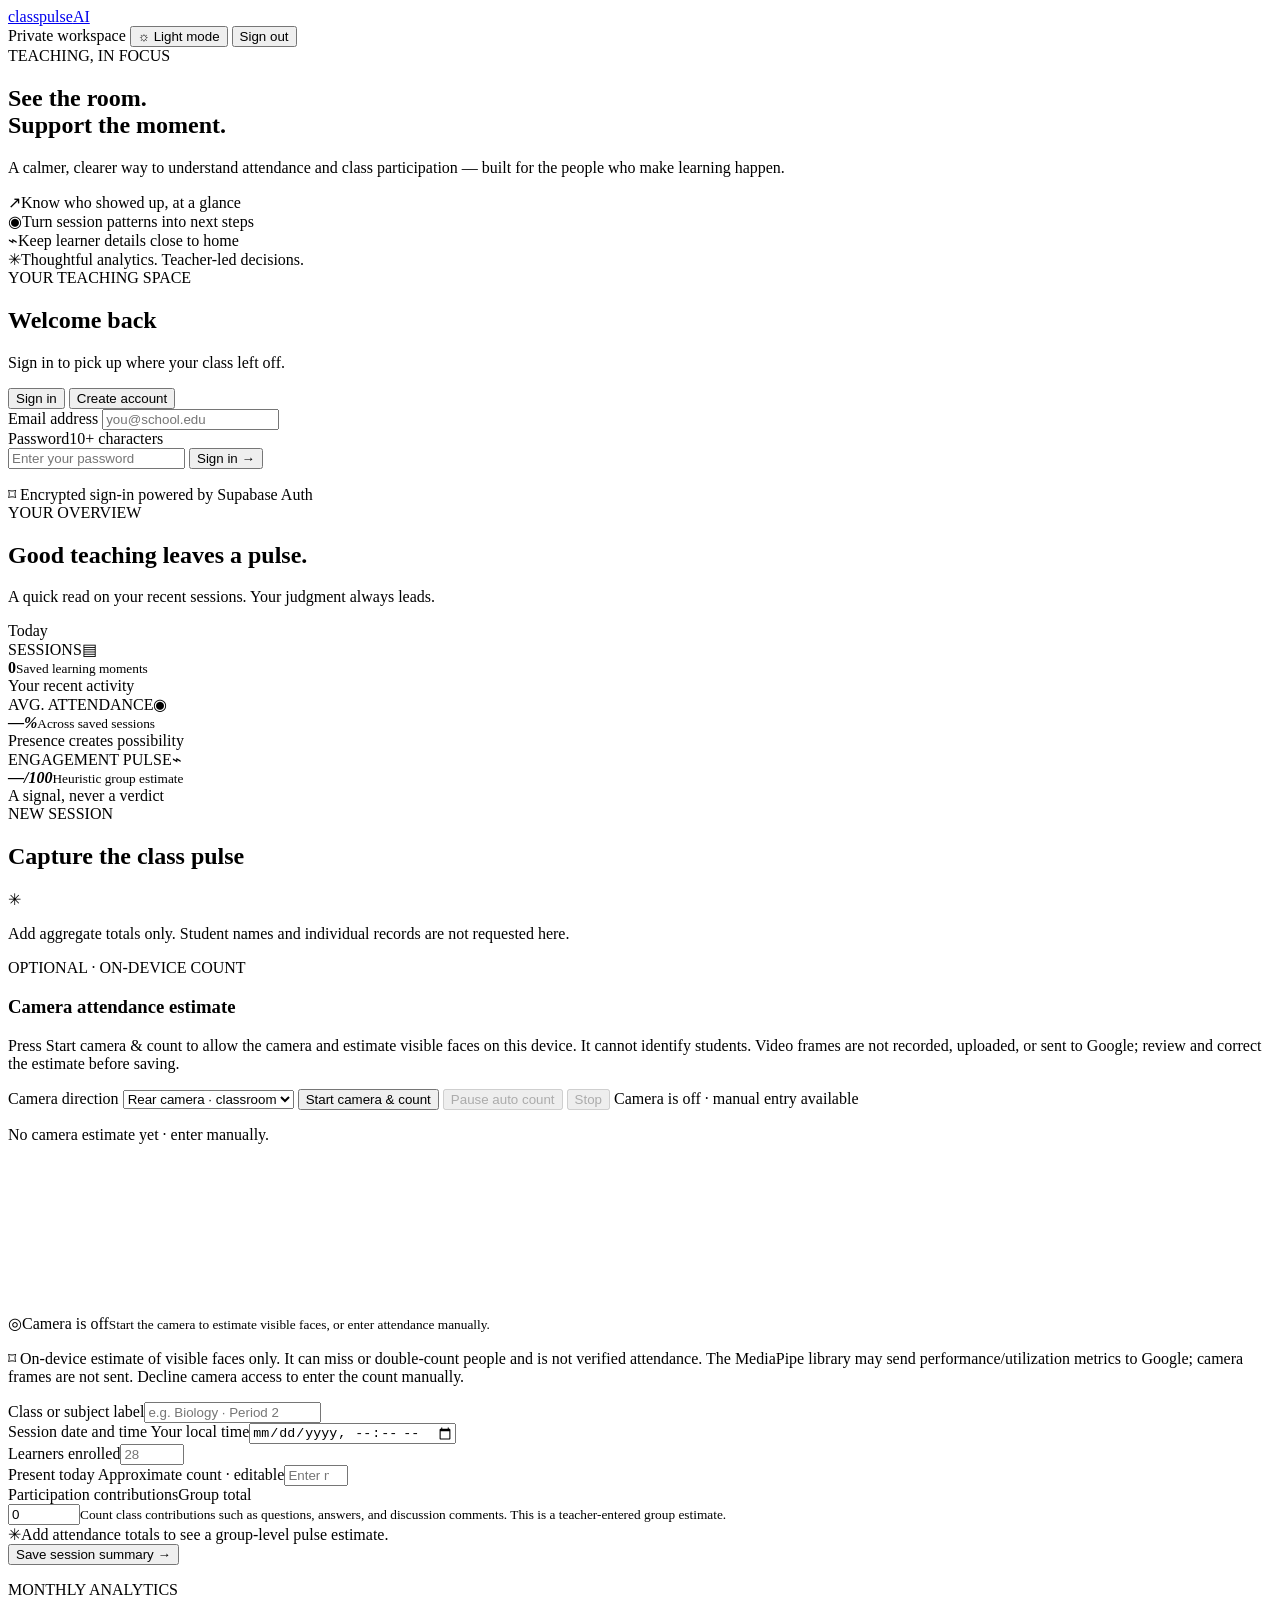
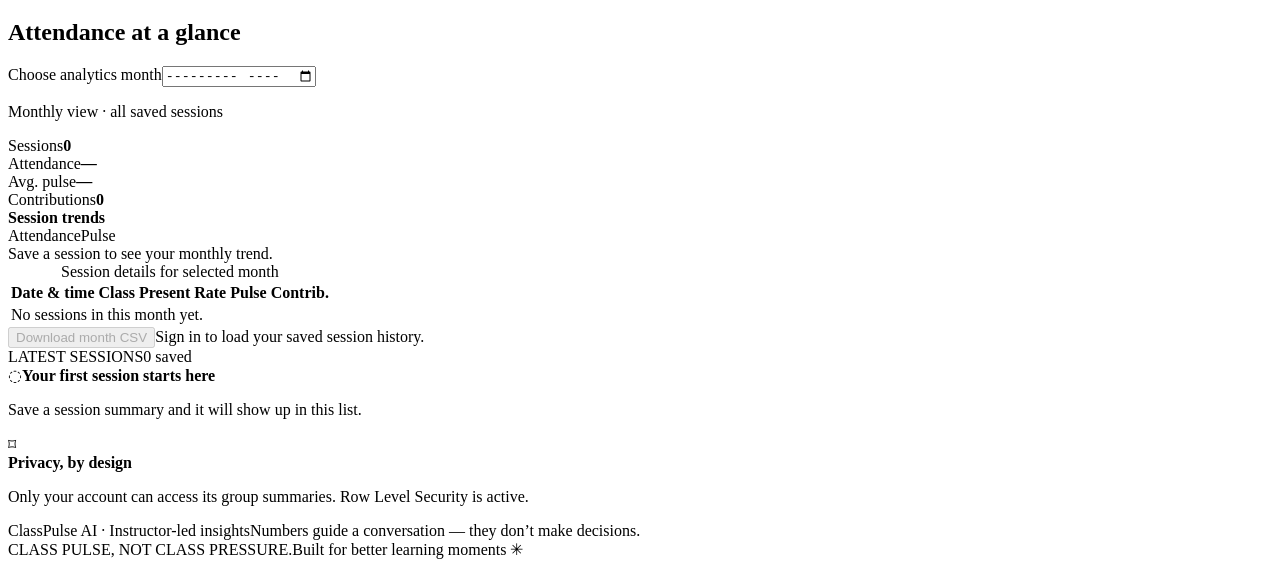
==== commit 0cac70dd: "Implement multimodal analysis and document requirements" ====
--- a/web/index.html
+++ b/web/index.html
@@ -78,7 +78,7 @@
               <div><span class="camera-preview-kicker">OPTIONAL · ON-DEVICE COUNT</span><h3 id="camera-preview-title">Camera attendance estimate</h3></div>
               <span class="camera-live-indicator" id="camera-live-indicator" aria-hidden="true"></span>
             </div>
-            <p class="camera-preview-copy">Press Start camera &amp; count to allow the camera and estimate visible faces on this device. It cannot identify students. Nothing is recorded or uploaded; review and correct the estimate before saving.</p>
+            <p class="camera-preview-copy">Press Start camera &amp; count to allow the camera and estimate visible faces on this device. It cannot identify students. Video frames are not recorded, uploaded, or sent to Google; review and correct the estimate before saving.</p>
             <div class="camera-controls">
               <label class="sr-only" for="camera-facing">Camera direction</label>
               <select id="camera-facing" aria-label="Camera direction">
@@ -95,7 +95,7 @@
               <video id="camera-video" autoplay playsinline muted aria-label="Live camera preview"></video>
               <div class="camera-placeholder" id="camera-placeholder"><span class="camera-lens" aria-hidden="true">◎</span><span>Camera is off</span><small>Start the camera to estimate visible faces, or enter attendance manually.</small></div>
             </div>
-            <p class="camera-privacy-note"><span aria-hidden="true">⌑</span> On-device estimate of visible faces only. It can miss or double-count people and is not verified attendance. Decline camera access to enter the count manually.</p>
+            <p class="camera-privacy-note"><span aria-hidden="true">⌑</span> On-device estimate of visible faces only. It can miss or double-count people and is not verified attendance. The MediaPipe library may send performance/utilization metrics to Google; camera frames are not sent. Decline camera access to enter the count manually.</p>
           </section>
           <form id="session-form" class="session-form">
             <div class="form-field full-width"><label for="class-name">Class or subject label</label><input id="class-name" name="className" type="text" placeholder="e.g. Biology · Period 2" minlength="1" maxlength="120" required></div>
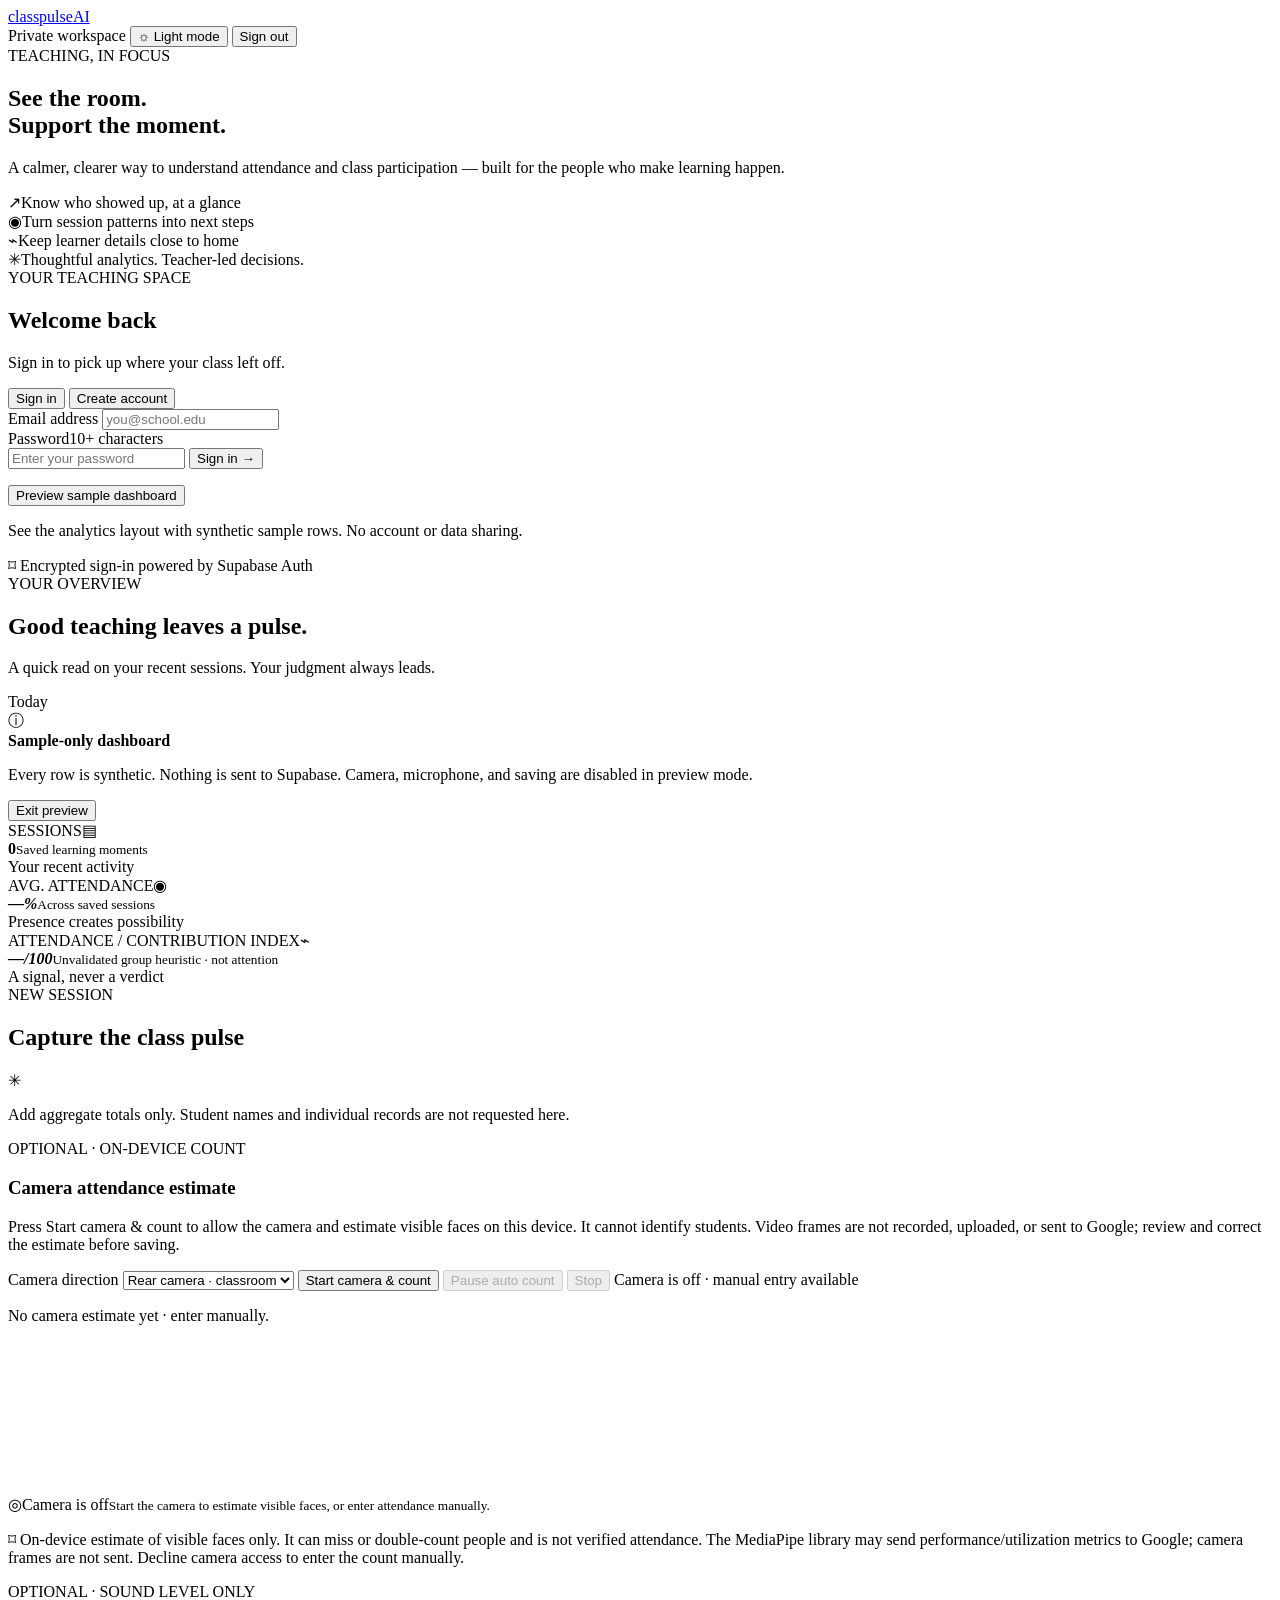
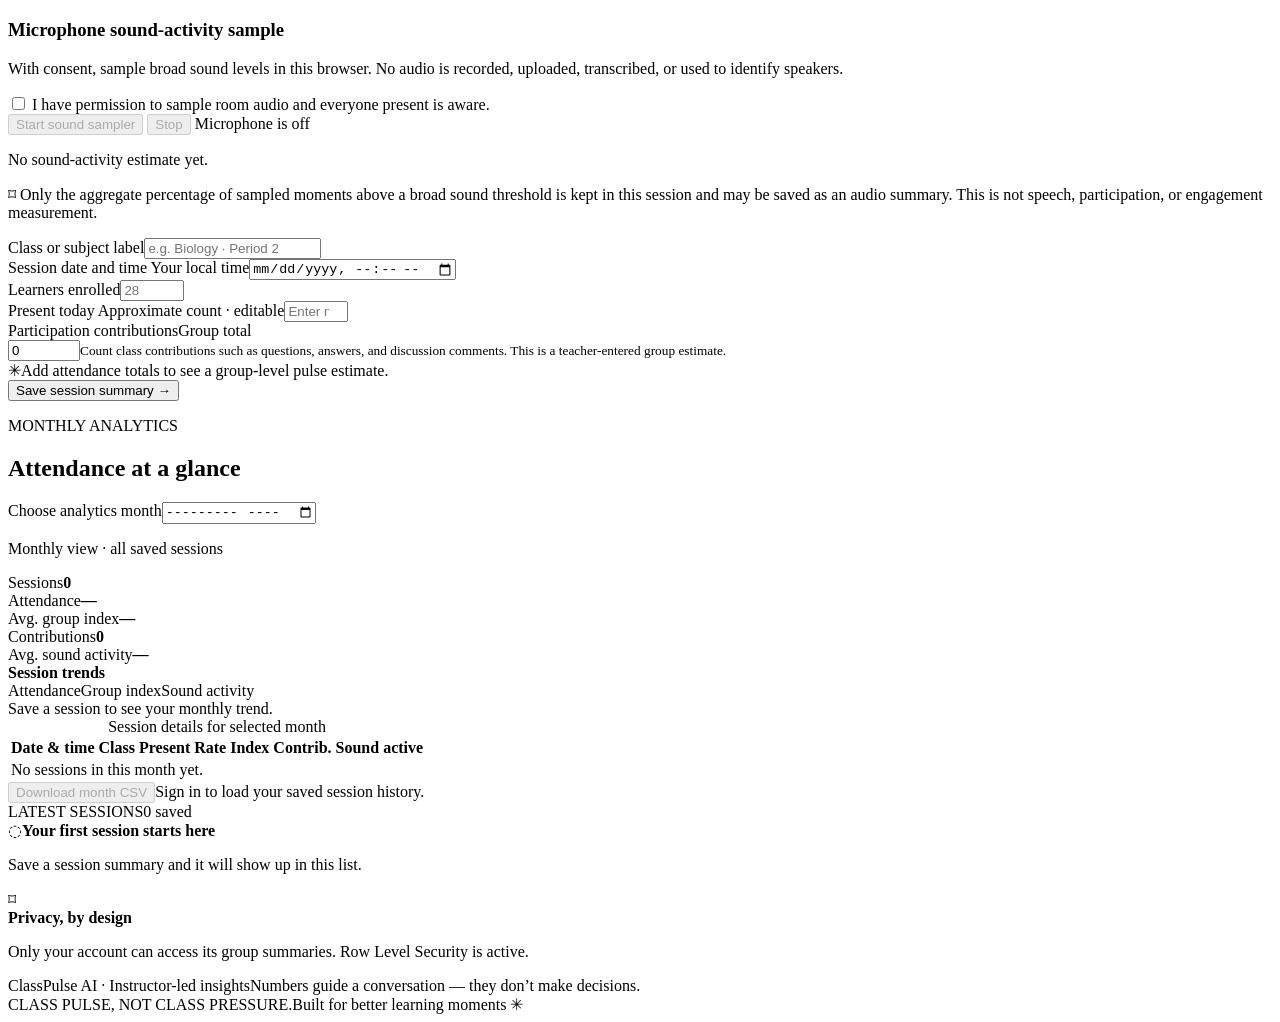
==== commit 151a1271: "Add hosted dashboard preview and audio activity summary" ====
--- a/web/index.html
+++ b/web/index.html
@@ -54,6 +54,8 @@
           <button class="button button-primary button-full" id="auth-submit" type="submit">Sign in <span aria-hidden="true">→</span></button>
         </form>
         <p class="message" id="auth-message" role="status" aria-live="polite"></p>
+        <button class="button button-quiet button-full" id="preview-sample" type="button">Preview sample dashboard</button>
+        <p class="form-help">See the analytics layout with synthetic sample rows. No account or data sharing.</p>
         <div class="auth-foot"><span class="tiny-lock">⌑</span> Encrypted sign-in powered by Supabase Auth</div>
       </div>
     </section>
@@ -63,10 +65,15 @@
         <div><div class="eyebrow"><span class="eyebrow-line"></span> YOUR OVERVIEW</div><h1 id="dashboard-title">Good teaching leaves <span>a pulse.</span></h1><p class="hero-text">A quick read on your recent sessions. Your judgment always leads.</p></div>
         <div class="today-chip"><span class="today-dot"></span><span id="today-label">Today</span></div>
       </div>
+      <div class="privacy-card hidden" id="sample-banner" role="status">
+        <span class="privacy-icon" aria-hidden="true">ⓘ</span>
+        <div><strong>Sample-only dashboard</strong><p>Every row is synthetic. Nothing is sent to Supabase. Camera, microphone, and saving are disabled in preview mode.</p></div>
+        <button class="button button-quiet" id="exit-preview" type="button">Exit preview</button>
+      </div>
       <div class="metric-grid">
         <article class="metric-card"><div class="metric-top"><span>SESSIONS</span><span class="metric-icon icon-purple">▤</span></div><strong id="sessions-count">0</strong><small>Saved learning moments</small><div class="metric-foot"><span class="metric-line purple-line"></span> Your recent activity</div></article>
         <article class="metric-card"><div class="metric-top"><span>AVG. ATTENDANCE</span><span class="metric-icon icon-mint">◉</span></div><strong><span id="attendance-rate">—</span><i>%</i></strong><small>Across saved sessions</small><div class="metric-foot"><span class="metric-line mint-line"></span> Presence creates possibility</div></article>
-        <article class="metric-card"><div class="metric-top"><span>ENGAGEMENT PULSE</span><span class="metric-icon icon-peach">⌁</span></div><strong><span id="engagement-rate">—</span><i>/100</i></strong><small>Heuristic group estimate</small><div class="metric-foot"><span class="metric-line peach-line"></span> A signal, never a verdict</div></article>
+        <article class="metric-card"><div class="metric-top"><span>ATTENDANCE / CONTRIBUTION INDEX</span><span class="metric-icon icon-peach">⌁</span></div><strong><span id="engagement-rate">—</span><i>/100</i></strong><small>Unvalidated group heuristic · not attention</small><div class="metric-foot"><span class="metric-line peach-line"></span> A signal, never a verdict</div></article>
       </div>
 
       <div class="content-grid">
@@ -97,6 +104,21 @@
             </div>
             <p class="camera-privacy-note"><span aria-hidden="true">⌑</span> On-device estimate of visible faces only. It can miss or double-count people and is not verified attendance. The MediaPipe library may send performance/utilization metrics to Google; camera frames are not sent. Decline camera access to enter the count manually.</p>
           </section>
+          <section class="camera-preview" aria-labelledby="sound-sampler-title">
+            <div class="camera-preview-heading">
+              <div><span class="camera-preview-kicker">OPTIONAL · SOUND LEVEL ONLY</span><h3 id="sound-sampler-title">Microphone sound-activity sample</h3></div>
+              <span class="camera-live-indicator" id="audio-live-indicator" aria-hidden="true"></span>
+            </div>
+            <p class="camera-preview-copy">With consent, sample broad sound levels in this browser. No audio is recorded, uploaded, transcribed, or used to identify speakers.</p>
+            <label class="camera-privacy-note" for="audio-consent"><input id="audio-consent" type="checkbox"> I have permission to sample room audio and everyone present is aware.</label>
+            <div class="camera-controls">
+              <button class="button button-primary" id="audio-start" type="button" disabled>Start sound sampler</button>
+              <button class="button button-quiet" id="audio-stop" type="button" disabled>Stop</button>
+              <span class="camera-status" id="audio-status" role="status" aria-live="polite">Microphone is off</span>
+            </div>
+            <p class="face-count-readout" id="audio-activity-readout" aria-live="polite">No sound-activity estimate yet.</p>
+            <p class="camera-privacy-note"><span aria-hidden="true">⌑</span> Only the aggregate percentage of sampled moments above a broad sound threshold is kept in this session and may be saved as an audio summary. This is not speech, participation, or engagement measurement.</p>
+          </section>
           <form id="session-form" class="session-form">
             <div class="form-field full-width"><label for="class-name">Class or subject label</label><input id="class-name" name="className" type="text" placeholder="e.g. Biology · Period 2" minlength="1" maxlength="120" required></div>
             <div class="form-field full-width"><label for="session-datetime">Session date and time <span class="field-hint">Your local time</span></label><input id="session-datetime" name="sessionDateTime" type="datetime-local" required></div>
@@ -115,16 +137,17 @@
           <div class="monthly-metrics" aria-label="Selected month summary">
             <article class="monthly-metric"><span>Sessions</span><strong id="month-sessions">0</strong></article>
             <article class="monthly-metric"><span>Attendance</span><strong id="month-attendance">—</strong></article>
-            <article class="monthly-metric"><span>Avg. pulse</span><strong id="month-pulse">—</strong></article>
+            <article class="monthly-metric"><span>Avg. group index</span><strong id="month-pulse">—</strong></article>
             <article class="monthly-metric"><span>Contributions</span><strong id="month-contributions">0</strong></article>
+            <article class="monthly-metric"><span>Avg. sound activity</span><strong id="month-sound">—</strong></article>
           </div>
-          <div class="analytics-chart-heading"><strong>Session trends</strong><div class="chart-legend"><span><i class="legend-attendance"></i>Attendance</span><span><i class="legend-pulse"></i>Pulse</span></div></div>
+          <div class="analytics-chart-heading"><strong>Session trends</strong><div class="chart-legend"><span><i class="legend-attendance"></i>Attendance</span><span><i class="legend-pulse"></i>Group index</span><span><i class="legend-sound"></i>Sound activity</span></div></div>
           <div class="chart-frame" id="analytics-chart"><div class="chart-empty">Save a session to see your monthly trend.</div></div>
           <div class="monthly-table-wrap">
             <table class="monthly-table">
               <caption id="monthly-table-caption">Session details for selected month</caption>
-              <thead><tr><th scope="col">Date &amp; time</th><th scope="col">Class</th><th scope="col">Present</th><th scope="col">Rate</th><th scope="col">Pulse</th><th scope="col">Contrib.</th></tr></thead>
-              <tbody id="monthly-session-rows"><tr><td colspan="6" class="table-empty">No sessions in this month yet.</td></tr></tbody>
+              <thead><tr><th scope="col">Date &amp; time</th><th scope="col">Class</th><th scope="col">Present</th><th scope="col">Rate</th><th scope="col">Index</th><th scope="col">Contrib.</th><th scope="col">Sound active</th></tr></thead>
+              <tbody id="monthly-session-rows"><tr><td colspan="7" class="table-empty">No sessions in this month yet.</td></tr></tbody>
             </table>
           </div>
           <div class="analytics-actions"><button class="button button-quiet" id="export-month" type="button" disabled>Download month CSV</button><span id="analytics-load-note" role="status" aria-live="polite">Sign in to load your saved session history.</span></div>
